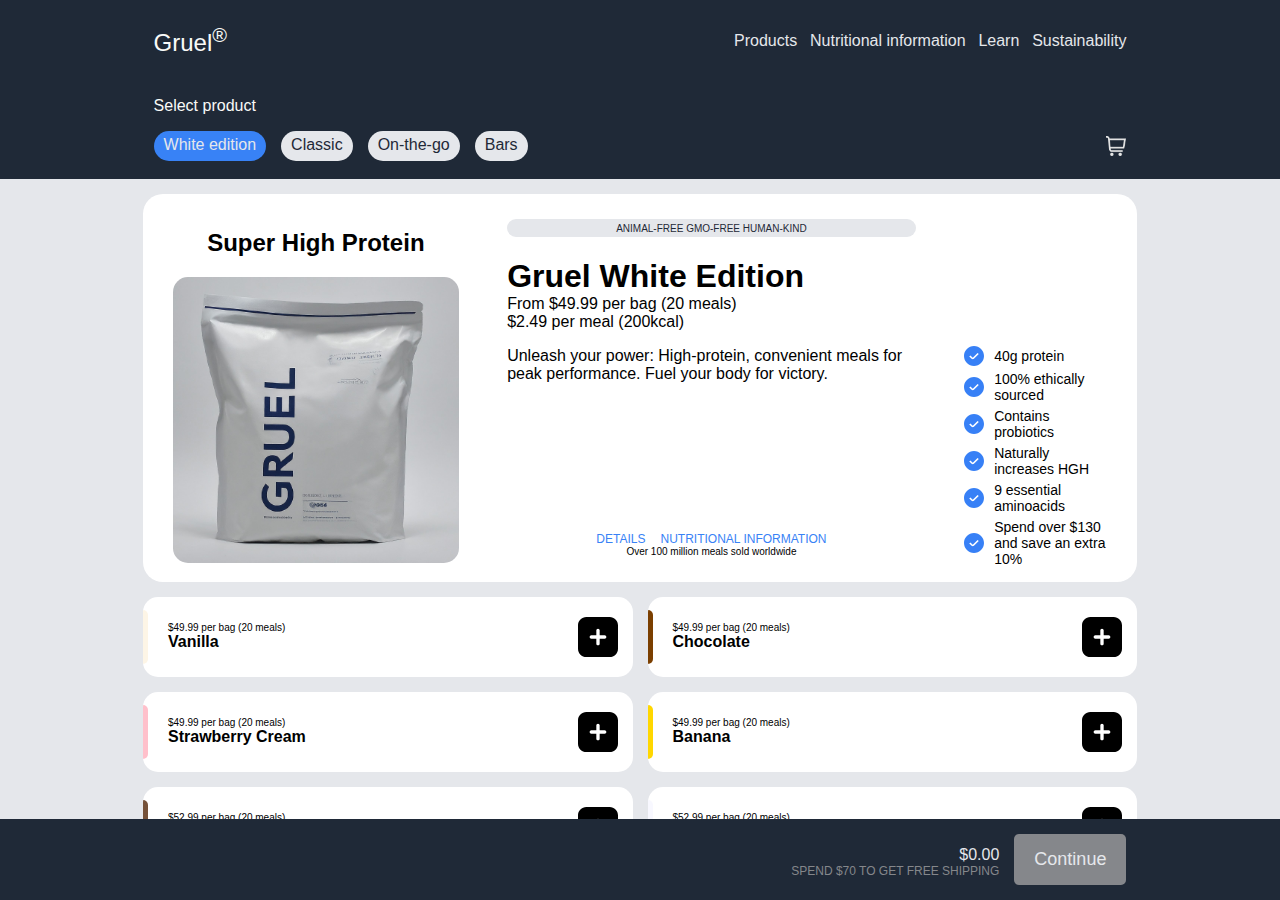
==== pages/shop-gruel.html @ 22409202 "Add logic to update shopping cart" ====
<!DOCTYPE html>
<html lang="en">
<head>
    <meta charset="UTF-8">
    <meta name="viewport" content="width=device-width, initial-scale=1.0">
    <title>Gruel|Shop-Gruel</title>
    <link rel="stylesheet" href="../styles/shop-gruel-style.css">
    <script src="../scripts/shop-gruel-script.js" defer></script>
</head>
<body>
    <div id="header-container">
        <div id="header">
            <p id="logo">Gruel<sup>®</sup></p>
            <div id="right-links">
                <ul>
                    <li><a>Products</a></li>
                    <li><a>Nutritional information</a></li>
                    <li><a>Learn</a></li>
                    <li><a>Sustainability</a></li>
                </ul>
            </div>
        </div>
    </div>
    <div id="selection-bar">
            
        <p>Select product</p>

        <div id="tabs-container">
            <div id="tabs">
                <div class="tab active" name="white-edition">White edition</div>
                <div class="tab" name="classic">Classic</div>
                <div class="tab" name="on-the-go">On-the-go</div>
                <div class="tab" name="bars">Bars</div>
            </div>
            <img id="shopping-cart" src="../images/shopping-cart.png">
        </div>
    </div>
    <div id="products-container">
        <!-- White edition -->
        <div class="product-container active" name="white-edition">
            <div class="product-picture-container">
                <h2>Super High Protein</h2>
                <img class="product-picture" src="../images/white.jpeg" alt="Gruel white edition">
            </div>
            <div class="product-description">
                <div class="product-header">
                    <p>ANIMAL-FREE GMO-FREE HUMAN-KIND</p>
                </div>
                <h1>Gruel White Edition</h1>
                <p>From $49.99 per bag (20 meals)</p>
                <p>$2.49 per meal (200kcal)</p>
                <p>Unleash your power: High-protein, convenient meals for peak performance. Fuel your body for victory.</p>
                <div class="product-links">
                    <div><a>DETAILS</a></div>
                    <div><a>NUTRITIONAL INFORMATION</a></div>
                </div>
                <div class="product-footer">
                    Over 100 million meals sold worldwide
                </div>
            </div>
            <div class="product-facts">
                <div class="fact">
                    <img class="check" src="../images/check-circle.svg">
                    <p>40g protein</p>
                </div>
                <div class="fact">
                    <img class="check" src="../images/check-circle.svg">
                    <p>100% ethically sourced</p>
                </div>
                <div class="fact">
                    <img class="check" src="../images/check-circle.svg">
                    <p>Contains probiotics</p>
                </div>
                <div class="fact">
                    <img class="check" src="../images/check-circle.svg">
                    <p>Naturally increases HGH</p>
                </div>
                <div class="fact">
                    <img class="check" src="../images/check-circle.svg">
                    <p>9 essential aminoacids</p>
                </div>
                <div class="fact">
                    <img class="check" src="../images/check-circle.svg">
                    <p>Spend over $130 and save an extra 10%</p>
                </div>
            </div>
        </div>
        
        <div class="flavors active" name="white-edition">
            <div class="flavor">
                <div style="background-color: #fdf5e6;"></div>
                <div class="product-details"> 
                    <p>$49.99 per bag (20 meals)</p>
                    <p>Vanilla</p>
                </div>
                <svg class="add-button" xmlns="http://www.w3.org/2000/svg"  viewBox="0 0 24 24" width="512" height="512"><path d="M19,0H5C2.243,0,0,2.243,0,5v14c0,2.757,2.243,5,5,5h14c2.757,0,5-2.243,5-5V5c0-2.757-2.243-5-5-5Zm-3,13h-3v3c0,.553-.448,1-1,1s-1-.447-1-1v-3h-3c-.552,0-1-.447-1-1s.448-1,1-1h3v-3c0-.553,.448-1,1-1s1,.447,1,1v3h3c.552,0,1,.447,1,1s-.448,1-1,1Z"/></svg>
            </div>
            <div class="flavor">
                <div style="background-color: #7b3f00;"></div>
                <div class="product-details">
                    <p>$49.99 per bag (20 meals)</p>
                    <p>Chocolate</p>
                </div>
                <!-- We use a dummy to be able to dynamically create similar elements on all the other flavor containers -->
                <svg id="dummy-button" xmlns="http://www.w3.org/2000/svg" viewBox="0 0 24 24" width="512" height="512"><path d="m19,0H5C2.243,0,0,2.243,0,5v14c0,2.757,2.243,5,5,5h14c2.757,0,5-2.243,5-5V5c0-2.757-2.243-5-5-5Zm-3,13h-8c-.552,0-1-.448-1-1s.448-1,1-1h8c.552,0,1,.448,1,1s-.448,1-1,1Z"/></svg>
                <svg class="add-button" xmlns="http://www.w3.org/2000/svg" viewBox="0 0 24 24" width="512" height="512"><path d="M19,0H5C2.243,0,0,2.243,0,5v14c0,2.757,2.243,5,5,5h14c2.757,0,5-2.243,5-5V5c0-2.757-2.243-5-5-5Zm-3,13h-3v3c0,.553-.448,1-1,1s-1-.447-1-1v-3h-3c-.552,0-1-.447-1-1s.448-1,1-1h3v-3c0-.553,.448-1,1-1s1,.447,1,1v3h3c.552,0,1,.447,1,1s-.448,1-1,1Z"/></svg>
            </div>
            <div class="flavor">
                <div style="background-color: #ffc0cb;"></div>
                <div class="product-details">
                    <p>$49.99 per bag (20 meals)</p>
                    <p>Strawberry Cream</p>
                </div>
                <svg class="add-button" xmlns="http://www.w3.org/2000/svg"  viewBox="0 0 24 24" width="512" height="512"><path d="M19,0H5C2.243,0,0,2.243,0,5v14c0,2.757,2.243,5,5,5h14c2.757,0,5-2.243,5-5V5c0-2.757-2.243-5-5-5Zm-3,13h-3v3c0,.553-.448,1-1,1s-1-.447-1-1v-3h-3c-.552,0-1-.447-1-1s.448-1,1-1h3v-3c0-.553,.448-1,1-1s1,.447,1,1v3h3c.552,0,1,.447,1,1s-.448,1-1,1Z"/></svg>
            </div>
            <div class="flavor">
                <div style="background-color: #ffd700;"></div>
                <div class="product-details">
                    <p>$49.99 per bag (20 meals)</p>
                    <p>Banana</p>
                </div>
                <svg class="add-button" xmlns="http://www.w3.org/2000/svg"  viewBox="0 0 24 24" width="512" height="512"><path d="M19,0H5C2.243,0,0,2.243,0,5v14c0,2.757,2.243,5,5,5h14c2.757,0,5-2.243,5-5V5c0-2.757-2.243-5-5-5Zm-3,13h-3v3c0,.553-.448,1-1,1s-1-.447-1-1v-3h-3c-.552,0-1-.447-1-1s.448-1,1-1h3v-3c0-.553,.448-1,1-1s1,.447,1,1v3h3c.552,0,1,.447,1,1s-.448,1-1,1Z"/></svg>
            </div>
            <div class="flavor">
                <div style="background-color: #755139;"></div>
                <div class="product-details">
                    <p>$52.99 per bag (20 meals)</p>
                    <p>Salted Caramel</p>
                </div>
                <svg class="add-button" xmlns="http://www.w3.org/2000/svg"  viewBox="0 0 24 24" width="512" height="512"><path d="M19,0H5C2.243,0,0,2.243,0,5v14c0,2.757,2.243,5,5,5h14c2.757,0,5-2.243,5-5V5c0-2.757-2.243-5-5-5Zm-3,13h-3v3c0,.553-.448,1-1,1s-1-.447-1-1v-3h-3c-.552,0-1-.447-1-1s.448-1,1-1h3v-3c0-.553,.448-1,1-1s1,.447,1,1v3h3c.552,0,1,.447,1,1s-.448,1-1,1Z"/></svg>
            </div>
            <div class="flavor">
                <div style="background-color: #f8f8ff;"></div>
                <div class="product-details">
                    <p>$52.99 per bag (20 meals)</p>
                    <p>Natural</p>
                </div>
                <svg class="add-button" xmlns="http://www.w3.org/2000/svg"  viewBox="0 0 24 24" width="512" height="512"><path d="M19,0H5C2.243,0,0,2.243,0,5v14c0,2.757,2.243,5,5,5h14c2.757,0,5-2.243,5-5V5c0-2.757-2.243-5-5-5Zm-3,13h-3v3c0,.553-.448,1-1,1s-1-.447-1-1v-3h-3c-.552,0-1-.447-1-1s.448-1,1-1h3v-3c0-.553,.448-1,1-1s1,.447,1,1v3h3c.552,0,1,.447,1,1s-.448,1-1,1Z"/></svg>
            </div>
        </div>

        <!-- Classic -->
        <div class="product-container" name="classic">
            <div class="product-picture-container">
                <h2>The OG Gruel</h2>
                <img class="product-picture" src="../images/classic.jpeg" alt="Gruel white edition">
            </div>
            <div class="product-description">
                <div class="product-header">
                    <p>ANIMAL-FREE GMO-FREE HUMAN-KIND</p>
                </div>
                <h1>Gruel Classic</h1>
                <p>From $39.99 per bag (20 meals)</p>
                <p>$1.99 per meal (150kcal)</p>
                <p>Your healthiest meal in seconds. A complete, balanced meal packed with essential proteins, carbs, fats, fiber, vitamins, and minerals.</p>
                <div class="product-links">
                    <div><a>DETAILS</a></div>
                    <div><a>NUTRITIONAL INFORMATION</a></div>
                </div>
                <div class="product-footer">
                    Over 100 million meals sold worldwide
                </div>
            </div>
            <div class="product-facts">
                <div class="fact">
                    <img class="check" src="../images/check-circle.svg">
                    <p>20g protein</p>
                </div>
                <div class="fact">
                    <img class="check" src="../images/check-circle.svg">
                    <p>100% ethically sourced</p>
                </div>
                <div class="fact">
                    <img class="check" src="../images/check-circle.svg">
                    <p>High in fiber</p>
                </div>
                <div class="fact">
                    <img class="check" src="../images/check-circle.svg">
                    <p>Contains probiotics</p>
                </div>
                <div class="fact">
                    <img class="check" src="../images/check-circle.svg">
                    <p>4 essential aminoacids</p>
                </div>
                <div class="fact">
                    <img class="check" src="../images/check-circle.svg">
                    <p>Spend over $130 and save an extra 10%</p>
                </div>
            </div>
        </div>
        
        <div class="flavors" name="classic">
            <div class="flavor">
                <div style="background-color: #fdf5e6;"></div>
                <div class="product-details"> 
                    <p>$39.99 per bag (20 meals)</p>
                    <p>Vanilla</p>
                </div>
                <svg class="add-button" xmlns="http://www.w3.org/2000/svg"  viewBox="0 0 24 24" width="512" height="512"><path d="M19,0H5C2.243,0,0,2.243,0,5v14c0,2.757,2.243,5,5,5h14c2.757,0,5-2.243,5-5V5c0-2.757-2.243-5-5-5Zm-3,13h-3v3c0,.553-.448,1-1,1s-1-.447-1-1v-3h-3c-.552,0-1-.447-1-1s.448-1,1-1h3v-3c0-.553,.448-1,1-1s1,.447,1,1v3h3c.552,0,1,.447,1,1s-.448,1-1,1Z"/></svg>
            </div>
            <div class="flavor">
                <div style="background-color: #7b3f00;"></div>
                <div class="product-details">
                    <p>$39.99 per bag (20 meals)</p>
                    <p>Chocolate</p>
                </div>
                <svg class="add-button" xmlns="http://www.w3.org/2000/svg"  viewBox="0 0 24 24" width="512" height="512"><path d="M19,0H5C2.243,0,0,2.243,0,5v14c0,2.757,2.243,5,5,5h14c2.757,0,5-2.243,5-5V5c0-2.757-2.243-5-5-5Zm-3,13h-3v3c0,.553-.448,1-1,1s-1-.447-1-1v-3h-3c-.552,0-1-.447-1-1s.448-1,1-1h3v-3c0-.553,.448-1,1-1s1,.447,1,1v3h3c.552,0,1,.447,1,1s-.448,1-1,1Z"/></svg>
            </div>
            <div class="flavor">
                <div style="background-color: #ffc0cb;"></div>
                <div class="product-details">
                    <p>$39.99 per bag (20 meals)</p>
                    <p>Strawberry Cream</p>
                </div>
                <svg class="add-button" xmlns="http://www.w3.org/2000/svg"  viewBox="0 0 24 24" width="512" height="512"><path d="M19,0H5C2.243,0,0,2.243,0,5v14c0,2.757,2.243,5,5,5h14c2.757,0,5-2.243,5-5V5c0-2.757-2.243-5-5-5Zm-3,13h-3v3c0,.553-.448,1-1,1s-1-.447-1-1v-3h-3c-.552,0-1-.447-1-1s.448-1,1-1h3v-3c0-.553,.448-1,1-1s1,.447,1,1v3h3c.552,0,1,.447,1,1s-.448,1-1,1Z"/></svg>
            </div>
            <div class="flavor">
                <div style="background-color: #ffd700;"></div>
                <div class="product-details">
                    <p>$39.99 per bag (20 meals)</p>
                    <p>Banana</p>
                </div>
                <svg class="add-button" xmlns="http://www.w3.org/2000/svg"  viewBox="0 0 24 24" width="512" height="512"><path d="M19,0H5C2.243,0,0,2.243,0,5v14c0,2.757,2.243,5,5,5h14c2.757,0,5-2.243,5-5V5c0-2.757-2.243-5-5-5Zm-3,13h-3v3c0,.553-.448,1-1,1s-1-.447-1-1v-3h-3c-.552,0-1-.447-1-1s.448-1,1-1h3v-3c0-.553,.448-1,1-1s1,.447,1,1v3h3c.552,0,1,.447,1,1s-.448,1-1,1Z"/></svg>
            </div>
            <div class="flavor">
                <div style="background-color: #755139;"></div>
                <div class="product-details">
                    <p>$42.99 per bag (20 meals)</p>
                    <p>Salted Caramel</p>
                </div>
                <svg class="add-button" xmlns="http://www.w3.org/2000/svg"  viewBox="0 0 24 24" width="512" height="512"><path d="M19,0H5C2.243,0,0,2.243,0,5v14c0,2.757,2.243,5,5,5h14c2.757,0,5-2.243,5-5V5c0-2.757-2.243-5-5-5Zm-3,13h-3v3c0,.553-.448,1-1,1s-1-.447-1-1v-3h-3c-.552,0-1-.447-1-1s.448-1,1-1h3v-3c0-.553,.448-1,1-1s1,.447,1,1v3h3c.552,0,1,.447,1,1s-.448,1-1,1Z"/></svg>
            </div>
            <div class="flavor">
                <div style="background-color: #f8f8ff;"></div>
                <div class="product-details">
                    <p>$42.99 per bag (20 meals)</p>
                    <p>Natural</p>
                </div>
                <svg class="add-button" xmlns="http://www.w3.org/2000/svg"  viewBox="0 0 24 24" width="512" height="512"><path d="M19,0H5C2.243,0,0,2.243,0,5v14c0,2.757,2.243,5,5,5h14c2.757,0,5-2.243,5-5V5c0-2.757-2.243-5-5-5Zm-3,13h-3v3c0,.553-.448,1-1,1s-1-.447-1-1v-3h-3c-.552,0-1-.447-1-1s.448-1,1-1h3v-3c0-.553,.448-1,1-1s1,.447,1,1v3h3c.552,0,1,.447,1,1s-.448,1-1,1Z"/></svg>
            </div>
            <div class="flavor">
                <div style="background-color: #8ca187;"></div>
                <div class="product-details">
                    <p>$42.99 per bag (20 meals)</p>
                    <p>Matcha</p>
                </div>
                <svg class="add-button" xmlns="http://www.w3.org/2000/svg"  viewBox="0 0 24 24" width="512" height="512"><path d="M19,0H5C2.243,0,0,2.243,0,5v14c0,2.757,2.243,5,5,5h14c2.757,0,5-2.243,5-5V5c0-2.757-2.243-5-5-5Zm-3,13h-3v3c0,.553-.448,1-1,1s-1-.447-1-1v-3h-3c-.552,0-1-.447-1-1s.448-1,1-1h3v-3c0-.553,.448-1,1-1s1,.447,1,1v3h3c.552,0,1,.447,1,1s-.448,1-1,1Z"/></svg>
            </div>
            <div class="flavor">
                <div style="background-color: #f5f5dc;"></div>
                <div class="product-details">
                    <p>$39.99 per bag (20 meals)</p>
                    <p>Coconut</p>
                </div>
                <svg class="add-button" xmlns="http://www.w3.org/2000/svg"  viewBox="0 0 24 24" width="512" height="512"><path d="M19,0H5C2.243,0,0,2.243,0,5v14c0,2.757,2.243,5,5,5h14c2.757,0,5-2.243,5-5V5c0-2.757-2.243-5-5-5Zm-3,13h-3v3c0,.553-.448,1-1,1s-1-.447-1-1v-3h-3c-.552,0-1-.447-1-1s.448-1,1-1h3v-3c0-.553,.448-1,1-1s1,.447,1,1v3h3c.552,0,1,.447,1,1s-.448,1-1,1Z"/></svg>
            </div>
        </div>

        <!-- On-the-go -->
        <div class="product-container" name="on-the-go">
            <div class="product-picture-container">
                <h2>Waste no time</h2>
                <img class="product-picture" src="../images/drink.jpeg" alt="Gruel white edition">
            </div>
            <div class="product-description">
                <div class="product-header">
                    <p>ANIMAL-FREE GMO-FREE HUMAN-KIND</p>
                </div>
                <h1>Gruel On-the-Go</h1>
                <p>From $59.99 per box (12 bottles)</p>
                <p>$4.99 per meal (200kcal)</p>
                <p>Your busy day's perfect meal. Ready-to-drink, complete nutrition with all the essentials: vitamins, minerals, carbs, protein, fat, and fiber.</p>
                <div class="product-links">
                    <div><a>DETAILS</a></div>
                    <div><a>NUTRITIONAL INFORMATION</a></div>
                </div>
                <div class="product-footer">
                    Over 100 million meals sold worldwide
                </div>
            </div>
            <div class="product-facts">
                <div class="fact">
                    <img class="check" src="../images/check-circle.svg">
                    <p>20g protein</p>
                </div>
                <div class="fact">
                    <img class="check" src="../images/check-circle.svg">
                    <p>100% ethically sourced</p>
                </div>
                <div class="fact">
                    <img class="check" src="../images/check-circle.svg">
                    <p>Contains probiotics</p>
                </div>
                <div class="fact">
                    <img class="check" src="../images/check-circle.svg">
                    <p>27 essential vitamins & minerals</p>
                </div>
                <div class="fact">
                    <img class="check" src="../images/check-circle.svg">
                    <p>Omega 3 and 6</p>
                </div>
                <div class="fact">
                    <img class="check" src="../images/check-circle.svg">
                    <p>Spend over $130 and save an extra 10%</p>
                </div>
            </div>
        </div>
        
        <div class="flavors" name="on-the-go">
            <div class="flavor">
                <div style="background-color: #fdf5e6;"></div>
                <div class="product-details"> 
                    <p>$59.99 per box (12 bottles)</p>
                    <p>Vanilla</p>
                </div>
                <svg class="add-button" xmlns="http://www.w3.org/2000/svg"  viewBox="0 0 24 24" width="512" height="512"><path d="M19,0H5C2.243,0,0,2.243,0,5v14c0,2.757,2.243,5,5,5h14c2.757,0,5-2.243,5-5V5c0-2.757-2.243-5-5-5Zm-3,13h-3v3c0,.553-.448,1-1,1s-1-.447-1-1v-3h-3c-.552,0-1-.447-1-1s.448-1,1-1h3v-3c0-.553,.448-1,1-1s1,.447,1,1v3h3c.552,0,1,.447,1,1s-.448,1-1,1Z"/></svg>
            </div>
            <div class="flavor">
                <div style="background-color: #7b3f00;"></div>
                <div class="product-details">
                    <p>$59.99 per box (12 bottles)</p>
                    <p>Chocolate</p>
                </div>
                <svg class="add-button" xmlns="http://www.w3.org/2000/svg"  viewBox="0 0 24 24" width="512" height="512"><path d="M19,0H5C2.243,0,0,2.243,0,5v14c0,2.757,2.243,5,5,5h14c2.757,0,5-2.243,5-5V5c0-2.757-2.243-5-5-5Zm-3,13h-3v3c0,.553-.448,1-1,1s-1-.447-1-1v-3h-3c-.552,0-1-.447-1-1s.448-1,1-1h3v-3c0-.553,.448-1,1-1s1,.447,1,1v3h3c.552,0,1,.447,1,1s-.448,1-1,1Z"/></svg>
            </div>
            <div class="flavor">
                <div style="background-color: #ffc0cb;"></div>
                <div class="product-details">
                    <p>$59.99 per box (12 bottles)</p>
                    <p>Strawberry Cream</p>
                </div>
                <svg class="add-button" xmlns="http://www.w3.org/2000/svg"  viewBox="0 0 24 24" width="512" height="512"><path d="M19,0H5C2.243,0,0,2.243,0,5v14c0,2.757,2.243,5,5,5h14c2.757,0,5-2.243,5-5V5c0-2.757-2.243-5-5-5Zm-3,13h-3v3c0,.553-.448,1-1,1s-1-.447-1-1v-3h-3c-.552,0-1-.447-1-1s.448-1,1-1h3v-3c0-.553,.448-1,1-1s1,.447,1,1v3h3c.552,0,1,.447,1,1s-.448,1-1,1Z"/></svg>
            </div>
            <div class="flavor">
                <div style="background-color: #ffd700;"></div>
                <div class="product-details">
                    <p>$59.99 per box (12 bottles)</p>
                    <p>Banana</p>
                </div>
                <svg class="add-button" xmlns="http://www.w3.org/2000/svg"  viewBox="0 0 24 24" width="512" height="512"><path d="M19,0H5C2.243,0,0,2.243,0,5v14c0,2.757,2.243,5,5,5h14c2.757,0,5-2.243,5-5V5c0-2.757-2.243-5-5-5Zm-3,13h-3v3c0,.553-.448,1-1,1s-1-.447-1-1v-3h-3c-.552,0-1-.447-1-1s.448-1,1-1h3v-3c0-.553,.448-1,1-1s1,.447,1,1v3h3c.552,0,1,.447,1,1s-.448,1-1,1Z"/></svg>
            </div>
        </div>

        <!-- Bars -->
        <div class="product-container" name="bars">
            <div class="product-picture-container">
                <h2>Super High Protein</h2>
                <img class="product-picture" src="../images/bar.jpeg" alt="Gruel white edition">
            </div>
            <div class="product-description">
                <div class="product-header">
                    <p>ANIMAL-FREE GMO-FREE HUMAN-KIND</p>
                </div>
                <h1>Complete meal in one snack</h1>
                <p>From $23.99 per bag (12 bars)</p>
                <p>$1.99 per bar (200kcal)</p>
                <p>Sink your teeth into deliciousness. Layers of smooth caramel and rich chocolate, packed with high-protein power – nothing else.</p>
                <div class="product-links">
                    <div><a>DETAILS</a></div>
                    <div><a>NUTRITIONAL INFORMATION</a></div>
                </div>
                <div class="product-footer">
                    Over 100 million meals sold worldwide
                </div>
            </div>
            <div class="product-facts">
                <div class="fact">
                    <img class="check" src="../images/check-circle.svg">
                    <p>15g protein</p>
                </div>
                <div class="fact">
                    <img class="check" src="../images/check-circle.svg">
                    <p>100% ethically sourced</p>
                </div>
                <div class="fact">
                    <img class="check" src="../images/check-circle.svg">
                    <p>Natural flavors</p>
                </div>
                <div class="fact">
                    <img class="check" src="../images/check-circle.svg">
                    <p>No saturated fat</p>
                </div>
                <div class="fact">
                    <img class="check" src="../images/check-circle.svg">
                    <p>Low sugar</p>
                </div>
                <div class="fact">
                    <img class="check" src="../images/check-circle.svg">
                    <p>Spend over $130 and save an extra 10%</p>
                </div>
            </div>
        </div>
        
        <div class="flavors" name="bars">
            <div class="flavor">
                <div style="background-color: #755139;"></div>
                <div class="product-details">
                    <p>$25.99 per box (12 bars)</p>
                    <p>Salted Caramel</p>
                </div>
                <svg class="add-button" xmlns="http://www.w3.org/2000/svg"  viewBox="0 0 24 24" width="512" height="512"><path d="M19,0H5C2.243,0,0,2.243,0,5v14c0,2.757,2.243,5,5,5h14c2.757,0,5-2.243,5-5V5c0-2.757-2.243-5-5-5Zm-3,13h-3v3c0,.553-.448,1-1,1s-1-.447-1-1v-3h-3c-.552,0-1-.447-1-1s.448-1,1-1h3v-3c0-.553,.448-1,1-1s1,.447,1,1v3h3c.552,0,1,.447,1,1s-.448,1-1,1Z"/></svg>
            </div>
            <div class="flavor">
                <div style="background-color: #4f3c33;"></div>
                <div class="product-details">
                    <p>$23.99 per box (12 bars)</p>
                    <p>Chocolate Brownie</p>
                </div>
                <svg class="add-button" xmlns="http://www.w3.org/2000/svg"  viewBox="0 0 24 24" width="512" height="512"><path d="M19,0H5C2.243,0,0,2.243,0,5v14c0,2.757,2.243,5,5,5h14c2.757,0,5-2.243,5-5V5c0-2.757-2.243-5-5-5Zm-3,13h-3v3c0,.553-.448,1-1,1s-1-.447-1-1v-3h-3c-.552,0-1-.447-1-1s.448-1,1-1h3v-3c0-.553,.448-1,1-1s1,.447,1,1v3h3c.552,0,1,.447,1,1s-.448,1-1,1Z"/></svg>
            </div>
            <div class="flavor">
                <div style="background-color: #dac0a0;"></div>
                <div class="product-details">
                    <p>$23.99 per box (12 bars)</p>
                    <p>Crunchy Peanut Butter</p>
                </div>
                <svg class="add-button" xmlns="http://www.w3.org/2000/svg"  viewBox="0 0 24 24" width="512" height="512"><path d="M19,0H5C2.243,0,0,2.243,0,5v14c0,2.757,2.243,5,5,5h14c2.757,0,5-2.243,5-5V5c0-2.757-2.243-5-5-5Zm-3,13h-3v3c0,.553-.448,1-1,1s-1-.447-1-1v-3h-3c-.552,0-1-.447-1-1s.448-1,1-1h3v-3c0-.553,.448-1,1-1s1,.447,1,1v3h3c.552,0,1,.447,1,1s-.448,1-1,1Z"/></svg>
            </div>
        </div>

    </div>
    <div id="footer">
        <div id="selected-products">

        </div>
        <div id="shopping-info">
            
            <div id="info">
                <p id="total">$0.00</p>
                <p>SPEND $70 TO GET FREE SHIPPING</p>
            </div>
            <div id="continue-button">Continue</div>
        </div>
    </div>
</body>
</html>
---- styles/shop-gruel-style.css ----
body{
    display: flex;
    height: 100vh;
    flex-direction: column;
    font-family: 'Moderne Sans', sans-serif;
    margin: 0;
    padding: 0;
}

/* Header */
#header-container{
    display: flex;
    background-color: #1f2937;
    padding: 0 10vw;
    flex-direction: column;
}

#header{
    display: flex;
    justify-content: space-between;
    align-items: center;
    padding: 0 2vw;
}

#logo{
    font-size: 24px;
    color: #f9faf8;
}

#right-links{
    display: flex;
    justify-content: flex-end;
    color: #e5e7eb;
}

ul{
    display: flex;
    align-items: center;
    margin: 0;
    padding: 0;
    gap: 1vw;
    list-style: none;
}


/* Selection bar */
#selection-bar{
    display: flex;
    background: #1f2937;
    flex-direction: column;
    padding: 0 12vw;
    padding-bottom: 2vh;
    color: #f9faf8;
}

#tabs-container{
    display: flex;
    align-items: center;
    justify-content: space-between;
}

#tabs{
    display: flex;
    justify-self: left;
    justify-content: start;
    align-items: center;
    gap: 15px;
}

.tab{
    height: 20px;
    border-radius: 15px;
    padding: 5px 10px;
    background-color: #E5E7EB;
    color: #1f2937;
}

.tab:hover{
    background-color: #85878b;
}

.tab.active{
    background-color: #3882f6;
    color: #E5E7EB;
}

#shopping-cart{
    width: 20px;
    height: 20px;
    filter: invert(90%);
}

#products-container{
    padding: 0 10vw;
    background-color: #E5E7EB;
    overflow-y: auto;
    flex: 1;
}

.product-container{
    display: none;
}

.product-container.active{
    margin: 15px;
    display: grid;
    grid-template-columns: 2fr 3fr 1fr;
    border-radius: 20px;
    gap: 3vw;
    background-color: white;
    padding: 15px 30px;
    h2{
        text-align: center;
    }
}

.product-picture{
    width: 100%;
    border-radius: 15px;
}

.product-description{
    padding: 10px;

    display: flex;
    flex-direction: column;

    h1{
        margin-bottom: 0;
    }

    :nth-child(3){
        margin: 0;
    }
    :nth-child(4){
        margin: 0;
    }

    :nth-child(5){
        font-weight: lighter;
    }
    :nth-child(6){
        margin-top: auto;
    }
    :nth-child(7){
        font-size: 10px;
        text-align: center;
    }
}

.product-header{
    padding: 2px 5px;
    font-size: 10px;
    height: 14px;
    border-radius: 9px;
    background-color: #E5E7EB;
    color: #1f2937;
    justify-content: center;
    display: flex;
    align-items: center;
    p{
        margin: 0;
    }
}

.product-links{
    
    font-size: 12px;
    color:#3882f6;
    :hover{
        color:#0852c6;
    }
    display: flex;
    justify-content: center;
    flex-direction: row;
    gap: 15px;
    
}

.product-facts{
    display: flex;
    flex-direction: column;
    justify-content: flex-end;
    gap: 5px;
    div{
        display: flex;
        justify-content: flex-start;
        gap: 10px;
        align-items: center;
        img{
            width: 20px;
            height: 20px;
        }
        p{
            font-size: 14px;
            font-weight: lighter;
            margin: 0;
        }
    }
}

.flavors{
    display: none;
}

.flavors.active{
    display: grid;
    grid-template-columns: 1fr 1fr;
    gap: 15px;
    padding: 0 15px;
    margin-bottom: 15px;
}

.flavor{
    padding: 10px 0;
    padding-right: 15px;
    background-color: white;
    border-radius: 15px;
    display: flex;
    overflow: hidden;
    align-items: center;
    p{
        margin: 0;
    }
    p:first-child{
        font-size: 10px;
    }
    p:last-child{
        font-weight: bold;
    }
}

.flavor div:first-child{
    width: 10px;
    height: 90%;
    align-self: center;
    border-radius: 5px;
    transform: translateX(-5px);
    margin-right: 15px;
}

.product-details{
    flex:1;
}

#dummy-button{
    display: none;
}

.add-button, .remove-button{
    width: 40px;
    height: 40px;
    margin: 10px 0;
}

.add-button:hover, .remove-button:hover{
    fill: #3882f6;
}

/* Controls container */
.controls{
    display: flex;
    height: 60px;
    margin: 0;
    padding: 0;
}

input.control{
    width: 28px;
    height: 28px;
    margin: 0;
    padding: 6px;
    margin: 10px 0;
    border-radius: 5px;
    border: none;
    background-color: #E5E7EB;
    text-align: center;

}

#footer{
    background-color: #1f2937;
    display: flex;
    align-items: center;
    justify-content: space-between;
    padding: 0 12vw;
    justify-self: flex-end;
}

#shopping-info{
    justify-self: flex-end;
    display: flex;
    align-items: center;
    gap: 15px;
    p:last-child{
        font-size: 12px;
        text-align: right;
        color: #85878b;
        margin-top: 0;
    }
}

#total{
    font-size: 16px;
    color:#e5e7eb;
    text-align: right;
    margin-bottom: 0; 
}

#continue-button{
    background-color: #85878b;
    border: none;
    color: #E5E7EB;
    border-radius: 5px;
    padding: 15px 20px;
    font-size: 18px;
    margin: 15px 0;
    /* height: 16px; */
}
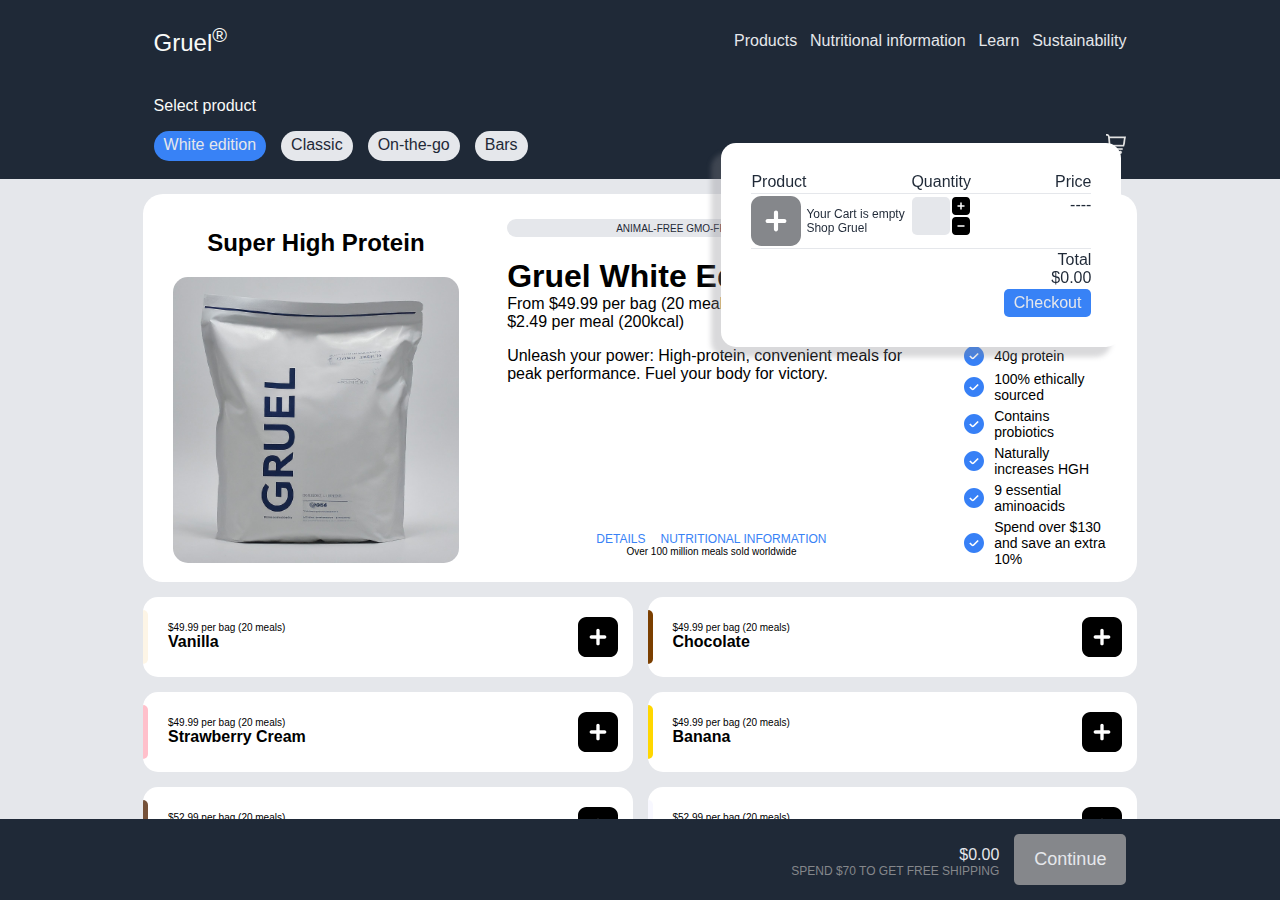
==== commit fe09564c: "Add shopping cart display" ====
--- a/pages/shop-gruel.html
+++ b/pages/shop-gruel.html
@@ -32,7 +32,49 @@
                 <div class="tab" name="on-the-go">On-the-go</div>
                 <div class="tab" name="bars">Bars</div>
             </div>
-            <img id="shopping-cart" src="../images/shopping-cart.png">
+            <div id="shopping-cart-container">
+                <img id="shopping-cart" src="../images/shopping-cart.png">
+                <div id="shopping-cart-display">
+                    <div id="display-header">
+                        <p>Product</p>
+                        <p>Quantity</p>
+                        <p>Price</p>
+                    </div>
+                    <div class="separator"></div>
+                    <div id="added-products">
+                        <div id="product-placeholder" class="added-product">
+                            <div class="added-product-details">
+                                <svg class="add-product-button" xmlns="http://www.w3.org/2000/svg" viewBox="0 0 24 24" width="512" height="512"><path d="M19,0H5C2.243,0,0,2.243,0,5v14c0,2.757,2.243,5,5,5h14c2.757,0,5-2.243,5-5V5c0-2.757-2.243-5-5-5Zm-3,13h-3v3c0,.553-.448,1-1,1s-1-.447-1-1v-3h-3c-.552,0-1-.447-1-1s.448-1,1-1h3v-3c0-.553,.448-1,1-1s1,.447,1,1v3h3c.552,0,1,.447,1,1s-.448,1-1,1Z"/></svg>
+                                <div class="name-and-flavor">
+                                    <p>Your Cart is empty</p>
+                                    <p>Shop Gruel</p>
+                                </div>
+                            </div>
+                            <div class="display-controls-container">
+                                <input class="display-input" type="text">
+                                <div class="display-controls">
+                                    <svg class="display-control minus" xmlns="http://www.w3.org/2000/svg" viewBox="0 0 24 24" width="512" height="512"><path d="M19,0H5C2.243,0,0,2.243,0,5v14c0,2.757,2.243,5,5,5h14c2.757,0,5-2.243,5-5V5c0-2.757-2.243-5-5-5Zm-3,13h-3v3c0,.553-.448,1-1,1s-1-.447-1-1v-3h-3c-.552,0-1-.447-1-1s.448-1,1-1h3v-3c0-.553,.448-1,1-1s1,.447,1,1v3h3c.552,0,1,.447,1,1s-.448,1-1,1Z"/></svg>
+                                    <svg class="display-control plus" xmlns="http://www.w3.org/2000/svg" viewBox="0 0 24 24" width="512" height="512"><path d="m19,0H5C2.243,0,0,2.243,0,5v14c0,2.757,2.243,5,5,5h14c2.757,0,5-2.243,5-5V5c0-2.757-2.243-5-5-5Zm-3,13h-8c-.552,0-1-.448-1-1s.448-1,1-1h8c.552,0,1,.448,1,1s-.448,1-1,1Z"/></svg>
+                                </div>
+                            </div>
+                            <div class="display-price">
+                                <p>----</p>
+                            </div>
+                        </div>
+                    </div>
+                    <div class="separator"></div>
+                    <div id="total-price">
+                        <p>Total</p>
+                        <p>$0.00</p>
+                    </div>
+                    <div id="checkout">
+                        <!-- <input name="discount" id="discount" type="text">
+                        <label for="discount">Apply Discount</label> -->
+
+                        <div id="checkout-button">Checkout</div>
+                    </div>
+                </div>
+            </div>
         </div>
     </div>
     <div id="products-container">
@@ -102,7 +144,8 @@
                     <p>Chocolate</p>
                 </div>
                 <!-- We use a dummy to be able to dynamically create similar elements on all the other flavor containers -->
-                <svg id="dummy-button" xmlns="http://www.w3.org/2000/svg" viewBox="0 0 24 24" width="512" height="512"><path d="m19,0H5C2.243,0,0,2.243,0,5v14c0,2.757,2.243,5,5,5h14c2.757,0,5-2.243,5-5V5c0-2.757-2.243-5-5-5Zm-3,13h-8c-.552,0-1-.448-1-1s.448-1,1-1h8c.552,0,1,.448,1,1s-.448,1-1,1Z"/></svg>
+                <svg id="dummy-minus" xmlns="http://www.w3.org/2000/svg" viewBox="0 0 24 24" width="512" height="512"><path d="m19,0H5C2.243,0,0,2.243,0,5v14c0,2.757,2.243,5,5,5h14c2.757,0,5-2.243,5-5V5c0-2.757-2.243-5-5-5Zm-3,13h-8c-.552,0-1-.448-1-1s.448-1,1-1h8c.552,0,1,.448,1,1s-.448,1-1,1Z"/></svg>
+                <svg id="dummy-plus" xmlns="http://www.w3.org/2000/svg" viewBox="0 0 24 24" width="512" height="512"><path d="M19,0H5C2.243,0,0,2.243,0,5v14c0,2.757,2.243,5,5,5h14c2.757,0,5-2.243,5-5V5c0-2.757-2.243-5-5-5Zm-3,13h-3v3c0,.553-.448,1-1,1s-1-.447-1-1v-3h-3c-.552,0-1-.447-1-1s.448-1,1-1h3v-3c0-.553,.448-1,1-1s1,.447,1,1v3h3c.552,0,1,.447,1,1s-.448,1-1,1Z"/></svg>
                 <svg class="add-button" xmlns="http://www.w3.org/2000/svg" viewBox="0 0 24 24" width="512" height="512"><path d="M19,0H5C2.243,0,0,2.243,0,5v14c0,2.757,2.243,5,5,5h14c2.757,0,5-2.243,5-5V5c0-2.757-2.243-5-5-5Zm-3,13h-3v3c0,.553-.448,1-1,1s-1-.447-1-1v-3h-3c-.552,0-1-.447-1-1s.448-1,1-1h3v-3c0-.553,.448-1,1-1s1,.447,1,1v3h3c.552,0,1,.447,1,1s-.448,1-1,1Z"/></svg>
             </div>
             <div class="flavor">
--- a/styles/shop-gruel-style.css
+++ b/styles/shop-gruel-style.css
@@ -83,11 +83,132 @@
     background-color: #3882f6;
     color: #E5E7EB;
 }
-
+#shopping-cart-container{
+    position: relative;
+}
 #shopping-cart{
     width: 20px;
     height: 20px;
     filter: invert(90%);
+}
+
+#shopping-cart-display{
+    position: fixed;
+    box-sizing: border-box;
+    display: flex;
+    color: #1f2937;
+    flex-direction: column;
+    gap: 2px;
+    width: 400px;
+    /* max-height: 40vh; */
+    border-radius: 15px;
+    transform: translate(-385px,-15px);
+    background-color: white;
+    box-shadow: -10px 10px 5px #85878b50;
+    padding: 30px;
+    p{
+        margin: 0;
+    }
+}
+
+#display-header{
+    display: grid;
+    grid-template-columns: 155px 60px 1fr;
+    gap: 5px;
+}
+
+#display-header :last-child{
+    text-align: right;
+}
+
+.separator{
+    width: 100%;
+    height: 1px;
+    border: none;
+    background-color: #E5E7EB;
+}
+
+#total-price{
+    display: flex;
+    flex-direction: column;
+    text-align: right;
+}
+
+#checkout{
+    display: flex;
+    justify-content: flex-end;
+}
+
+#added-products{
+    display: flex;
+    flex-direction: column;
+    gap: 5px
+}
+
+.added-product{
+    display: grid;
+    grid-template-columns: 155px 60px 1fr;
+    overflow-y: auto;
+    gap: 5px;
+}
+
+.added-product-details{
+    display: flex;
+    align-items: center;
+    gap: 5px;
+}
+.add-product-button{
+    fill: #85878b;
+    width: 50px;
+    height: 50px;
+}
+
+.name-and-flavor{
+    font-size: 12px;
+    width: 100px;
+}
+
+.display-controls-container{
+    display: flex;
+    width: 60px;
+}
+
+.display-input{
+    width: 26px;
+    height: 26px;
+    margin: 1px;
+    padding: 6px;
+    border-radius: 5px;
+    border: none;
+    background-color: #E5E7EB;
+    text-align: center;
+}
+.display-controls{
+    display: flex;
+    flex-direction: column;
+    width: 20px;
+    height: 40px;
+}
+
+.display-control{
+    width: 18px;
+    height: 18px;
+    margin: 1px;
+}
+.display-control:hover{
+    fill: #3882f6;
+}
+
+.display-price{
+    text-align: right;
+    font-size: 16px;
+}
+
+#checkout-button{
+    background-color: #3882f6;
+    color: #e5e7eb;
+    border-radius: 5px;
+    padding: 5px 10px;
 }
 
 #products-container{
@@ -243,7 +364,7 @@
     flex:1;
 }
 
-#dummy-button{
+#dummy-minus, #dummy-plus{
     display: none;
 }
 
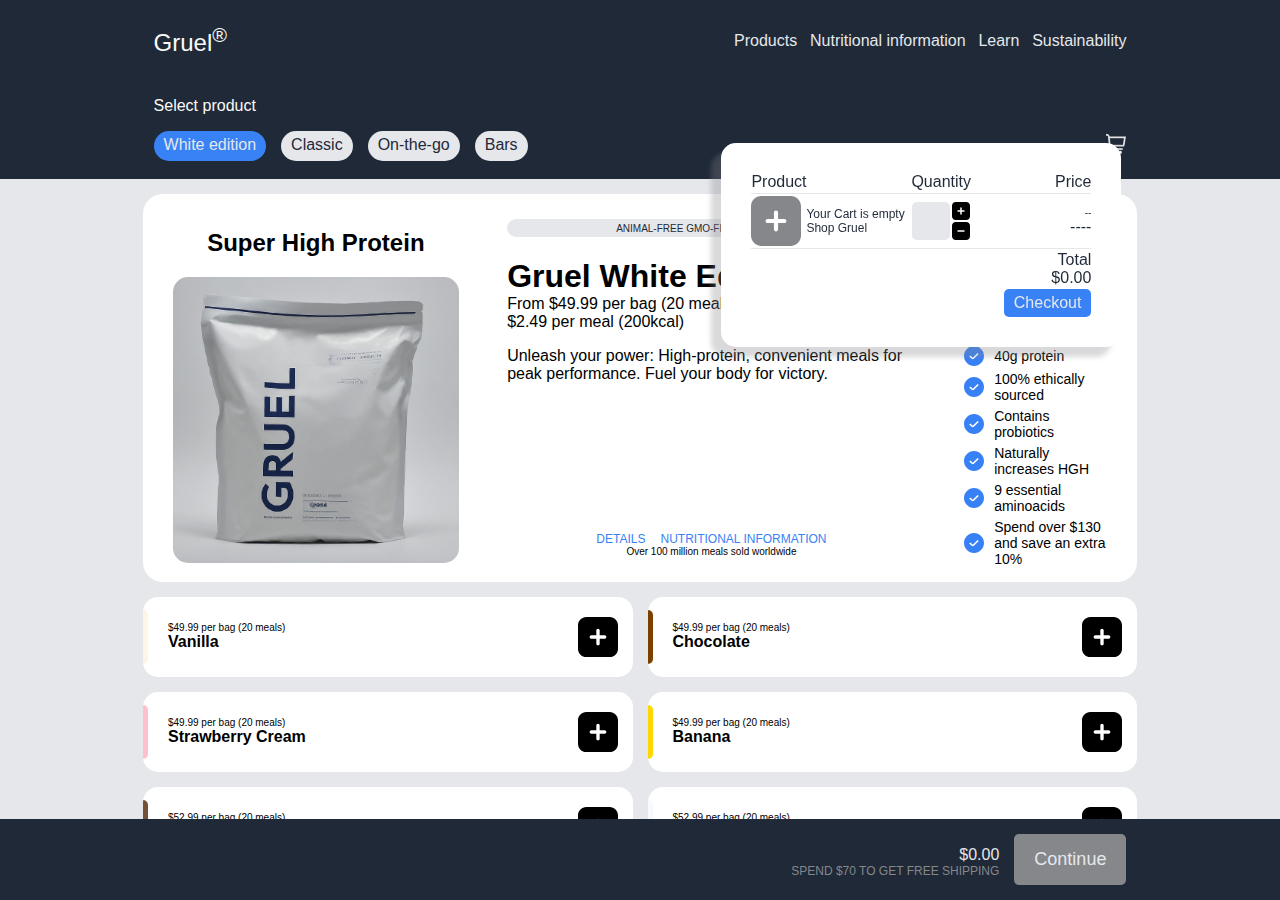
==== commit 61bb8449: "Add products to shopping cart display" ====
--- a/pages/shop-gruel.html
+++ b/pages/shop-gruel.html
@@ -44,20 +44,23 @@
                     <div id="added-products">
                         <div id="product-placeholder" class="added-product">
                             <div class="added-product-details">
-                                <svg class="add-product-button" xmlns="http://www.w3.org/2000/svg" viewBox="0 0 24 24" width="512" height="512"><path d="M19,0H5C2.243,0,0,2.243,0,5v14c0,2.757,2.243,5,5,5h14c2.757,0,5-2.243,5-5V5c0-2.757-2.243-5-5-5Zm-3,13h-3v3c0,.553-.448,1-1,1s-1-.447-1-1v-3h-3c-.552,0-1-.447-1-1s.448-1,1-1h3v-3c0-.553,.448-1,1-1s1,.447,1,1v3h3c.552,0,1,.447,1,1s-.448,1-1,1Z"/></svg>
+                                <div class="added-product-image-container">
+                                    <svg class="add-product-button" xmlns="http://www.w3.org/2000/svg" viewBox="0 0 24 24" width="512" height="512"><path d="M19,0H5C2.243,0,0,2.243,0,5v14c0,2.757,2.243,5,5,5h14c2.757,0,5-2.243,5-5V5c0-2.757-2.243-5-5-5Zm-3,13h-3v3c0,.553-.448,1-1,1s-1-.447-1-1v-3h-3c-.552,0-1-.447-1-1s.448-1,1-1h3v-3c0-.553,.448-1,1-1s1,.447,1,1v3h3c.552,0,1,.447,1,1s-.448,1-1,1Z"/></svg>
+                                </div>
                                 <div class="name-and-flavor">
                                     <p>Your Cart is empty</p>
                                     <p>Shop Gruel</p>
                                 </div>
                             </div>
                             <div class="display-controls-container">
-                                <input class="display-input" type="text">
+                                <input name="quantity" class="display-input" type="text">
                                 <div class="display-controls">
                                     <svg class="display-control minus" xmlns="http://www.w3.org/2000/svg" viewBox="0 0 24 24" width="512" height="512"><path d="M19,0H5C2.243,0,0,2.243,0,5v14c0,2.757,2.243,5,5,5h14c2.757,0,5-2.243,5-5V5c0-2.757-2.243-5-5-5Zm-3,13h-3v3c0,.553-.448,1-1,1s-1-.447-1-1v-3h-3c-.552,0-1-.447-1-1s.448-1,1-1h3v-3c0-.553,.448-1,1-1s1,.447,1,1v3h3c.552,0,1,.447,1,1s-.448,1-1,1Z"/></svg>
                                     <svg class="display-control plus" xmlns="http://www.w3.org/2000/svg" viewBox="0 0 24 24" width="512" height="512"><path d="m19,0H5C2.243,0,0,2.243,0,5v14c0,2.757,2.243,5,5,5h14c2.757,0,5-2.243,5-5V5c0-2.757-2.243-5-5-5Zm-3,13h-8c-.552,0-1-.448-1-1s.448-1,1-1h8c.552,0,1,.448,1,1s-.448,1-1,1Z"/></svg>
                                 </div>
                             </div>
                             <div class="display-price">
+                                <p> -- </p>
                                 <p>----</p>
                             </div>
                         </div>
--- a/styles/shop-gruel-style.css
+++ b/styles/shop-gruel-style.css
@@ -100,7 +100,7 @@
     flex-direction: column;
     gap: 2px;
     width: 400px;
-    /* max-height: 40vh; */
+    max-height: 50vh;
     border-radius: 15px;
     transform: translate(-385px,-15px);
     background-color: white;
@@ -109,6 +109,7 @@
     p{
         margin: 0;
     }
+    z-index: 1000;
 }
 
 #display-header{
@@ -142,14 +143,15 @@
 #added-products{
     display: flex;
     flex-direction: column;
-    gap: 5px
+    gap: 5px;
+    overflow-y: auto;
 }
 
 .added-product{
     display: grid;
     grid-template-columns: 155px 60px 1fr;
-    overflow-y: auto;
     gap: 5px;
+    align-items: center;
 }
 
 .added-product-details{
@@ -161,6 +163,16 @@
     fill: #85878b;
     width: 50px;
     height: 50px;
+}
+.added-product-image-container{
+    width: 50px;
+    height: 50px;
+}
+.added-product-image{
+    width: 46px;
+    height: 46px;
+    border-radius: 10px;
+    border: solid 2px;
 }
 
 .name-and-flavor{
@@ -201,7 +213,12 @@
 
 .display-price{
     text-align: right;
-    font-size: 16px;
+    :first-child{
+        font-size: 10px;
+    }
+    :last-child{
+        font-size: 16px;
+    }
 }
 
 #checkout-button{
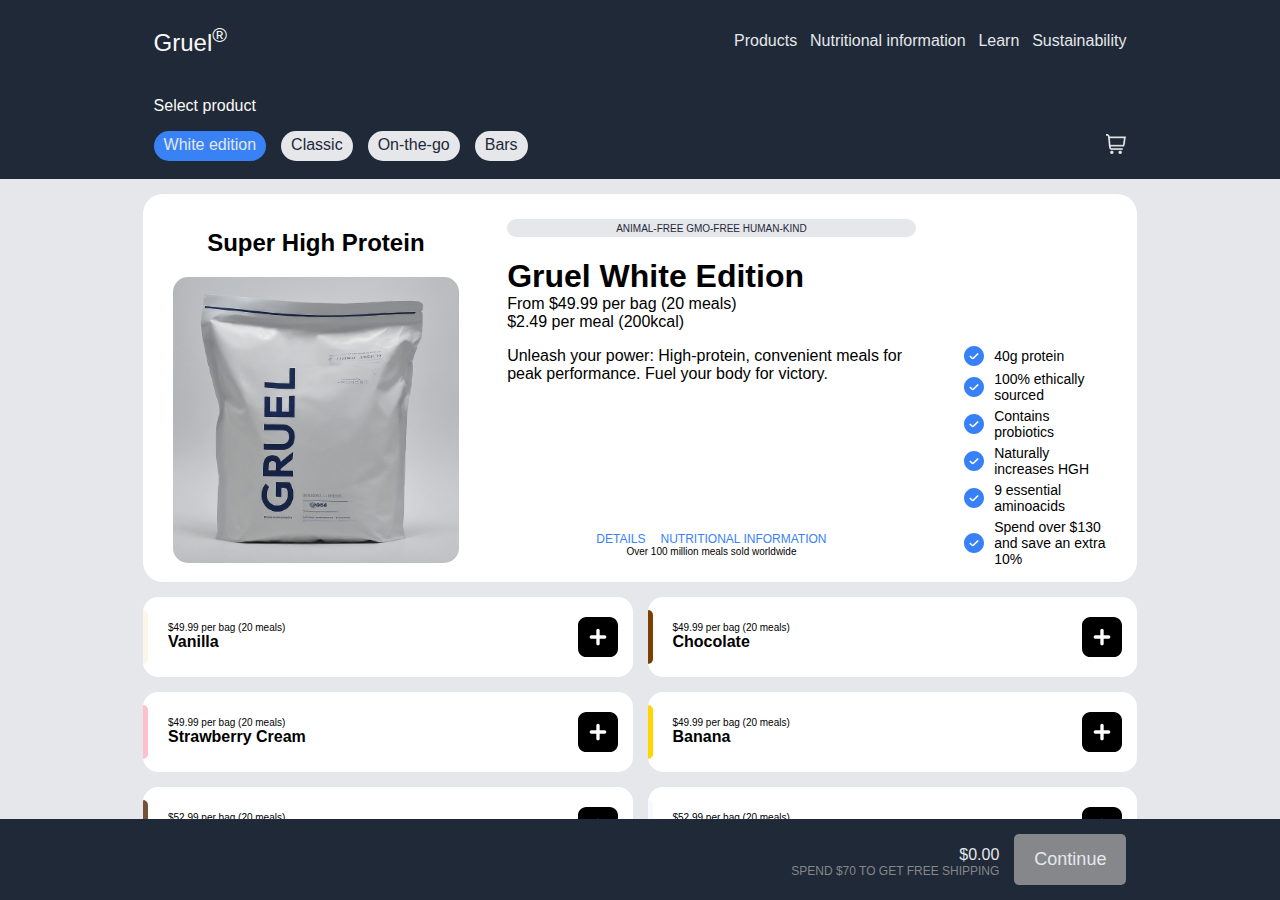
==== commit 1269f13a: "Display shopping cart total" ====
--- a/pages/shop-gruel.html
+++ b/pages/shop-gruel.html
@@ -474,6 +474,7 @@
             <div id="info">
                 <p id="total">$0.00</p>
                 <p>SPEND $70 TO GET FREE SHIPPING</p>
+                <p></p>
             </div>
             <div id="continue-button">Continue</div>
         </div>
--- a/styles/shop-gruel-style.css
+++ b/styles/shop-gruel-style.css
@@ -102,7 +102,7 @@
     width: 400px;
     max-height: 50vh;
     border-radius: 15px;
-    transform: translate(-385px,-15px);
+    transform: scale(0,0);
     background-color: white;
     box-shadow: -10px 10px 5px #85878b50;
     padding: 30px;
@@ -110,6 +110,15 @@
         margin: 0;
     }
     z-index: 1000;
+    /* Animate display*/
+    /* transform: scale(0,0); */
+    transform-origin: top left;
+    transition: transform 0.3s ease-in-out;
+}
+
+#shopping-cart-display.visible{
+    transform-origin: top left;
+    transform: scale(1,1) translate(-400px,0);
 }
 
 #display-header{
@@ -430,11 +439,14 @@
     display: flex;
     align-items: center;
     gap: 15px;
-    p:last-child{
+    p:nth-child(2), p:nth-child(3){
         font-size: 12px;
         text-align: right;
         color: #85878b;
         margin-top: 0;
+    }
+    p:nth-child(2){
+        margin-bottom: 0;
     }
 }
 
@@ -443,6 +455,10 @@
     color:#e5e7eb;
     text-align: right;
     margin-bottom: 0; 
+}
+
+.reward{
+    color:#e5e7eb;
 }
 
 #continue-button{
@@ -456,3 +472,6 @@
     /* height: 16px; */
 }
 
+.strikethrough{
+    text-decoration: line-through;
+}
